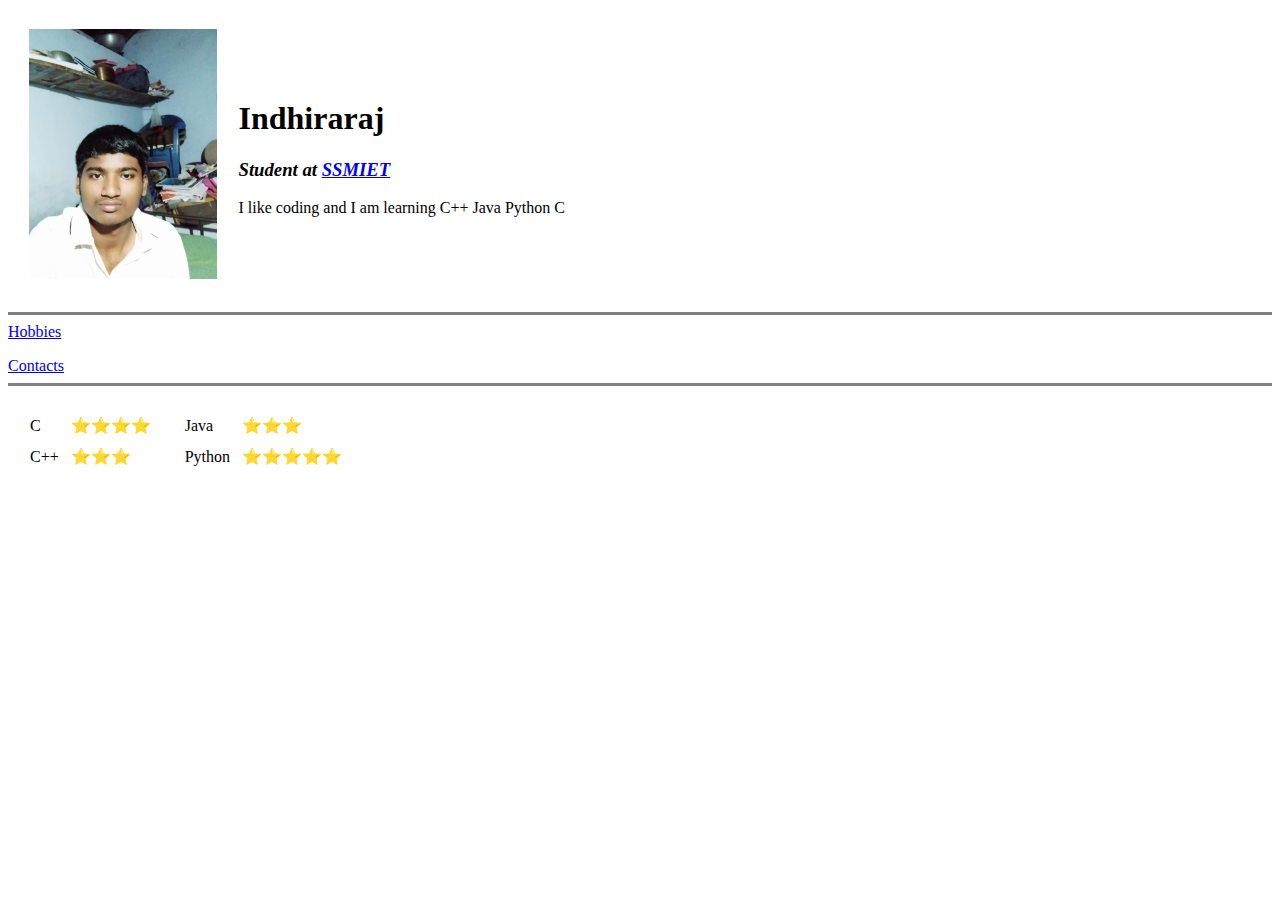
==== index.html @ d7e27143 "Update index.html" ====
<!DOCTYPE html>
<html>
  <head>
    <meta charset="utf-8">
    <title>Raj Personal website</title>
  </head>
  <body>
    <table cellspacing=20>
    <thead>
    </thead>
    <tbody>
    <tr>
    <td><img src="IMG_20221003_190049.jpg" height=250 alt="image"></td>
    <td><h1>Indhiraraj</h1>
    <h3><em>Student at <strong><a href="https://www.ssmiet.ac.in">SSMIET</a></strong></em></h3>
    <p>I like coding and I am learning C++ Java Python C</p></td>
    </tr>
    </tbody>
    </table>
    <hr size=3 noshade==0>
    <a href="hobby.html" >Hobbies</a>
    <p></p>
    <a href="contact.html" >Contacts</a>
    <hr size=3 noshade>
    <table border=0 cellspacing=10>
    <tr>
    <td>
    <table cellspacing=10>
    <tr>
    <td>C</td>
    <td>⭐⭐⭐⭐</td>
    </tr>
    <tr>
    <td>C++</td>
    <td>⭐⭐⭐</td>
    </tr>
    </table>
    </td>
    <td>
    <table cellspacing=10>
    <tr>
    <td>Java</td>
    <td>⭐⭐⭐</td>
    </tr>
    <tr>
    <td>Python</td>
    <td>⭐⭐⭐⭐⭐</td>
    </tr>
    </table>
    </td>
    </tr>
    </table>
    
  </body>
</html>
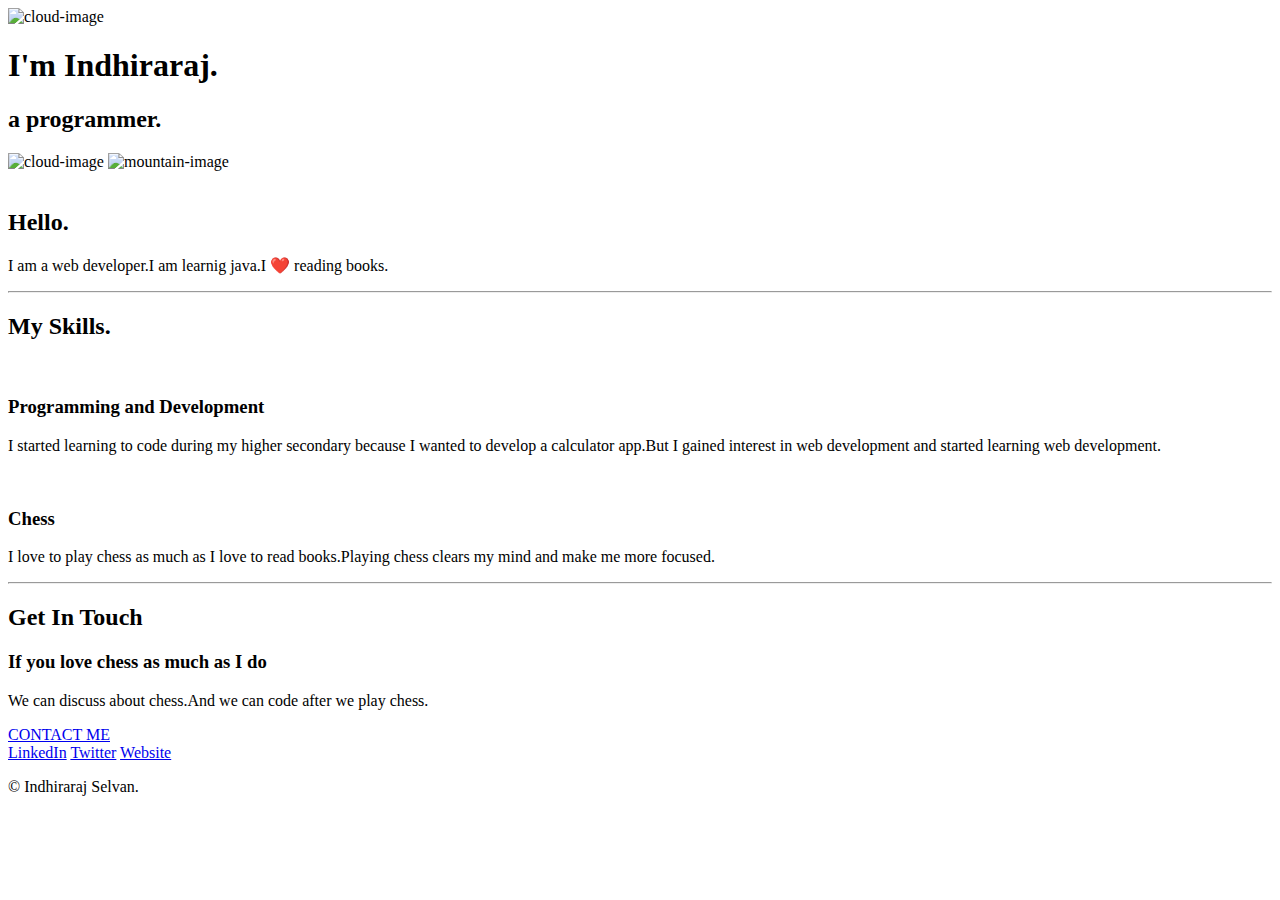
==== commit bac85dee: "Add files via upload" ====
--- a/index.html
+++ b/index.html
@@ -1,55 +1,58 @@
-<!DOCTYPE html>
-<html>
-  <head>
-    <meta charset="utf-8">
-    <title>Raj Personal website</title>
-  </head>
-  <body>
-    <table cellspacing=20>
-    <thead>
-    </thead>
-    <tbody>
-    <tr>
-    <td><img src="IMG_20221003_190049.jpg" height=250 alt="image"></td>
-    <td><h1>Indhiraraj</h1>
-    <h3><em>Student at <strong><a href="https://www.ssmiet.ac.in">SSMIET</a></strong></em></h3>
-    <p>I like coding and I am learning C++ Java Python C</p></td>
-    </tr>
-    </tbody>
-    </table>
-    <hr size=3 noshade==0>
-    <a href="hobby.html" >Hobbies</a>
-    <p></p>
-    <a href="contact.html" >Contacts</a>
-    <hr size=3 noshade>
-    <table border=0 cellspacing=10>
-    <tr>
-    <td>
-    <table cellspacing=10>
-    <tr>
-    <td>C</td>
-    <td>⭐⭐⭐⭐</td>
-    </tr>
-    <tr>
-    <td>C++</td>
-    <td>⭐⭐⭐</td>
-    </tr>
-    </table>
-    </td>
-    <td>
-    <table cellspacing=10>
-    <tr>
-    <td>Java</td>
-    <td>⭐⭐⭐</td>
-    </tr>
-    <tr>
-    <td>Python</td>
-    <td>⭐⭐⭐⭐⭐</td>
-    </tr>
-    </table>
-    </td>
-    </tr>
-    </table>
-    
-  </body>
-</html>
+<!DOCTYPE html>
+<html lang="en" dir="ltr">
+  <head>
+    <meta charset="utf-8">
+    <title>Indhiraraj</title>
+    <link rel="stylesheet" href="css/styles.css">
+    <link rel="shortcut icon" href="favicon.ico">
+    <link rel="preconnect" href="https://fonts.googleapis.com">
+<link rel="preconnect" href="https://fonts.gstatic.com" crossorigin>
+<link href="https://fonts.googleapis.com/css2?family=Merriweather&family=Montserrat&family=Sacramento&display=swap" rel="stylesheet">
+  </head>
+  <body>
+    <div class="top-container">
+      <img class="top-cloud" src="images/cloud.png" alt="cloud-image">
+      <h1>I'm Indhiraraj.</h1>
+      <h2>a <span class="pro">pro</span>grammer.</h2>
+      <img class="bottom-cloud" src="images/cloud.png" alt="cloud-image">
+      <img src="images/mountain.png" alt="mountain-image">
+    </div>
+    <div class="middle-container">
+      <div class="profile">
+        <img src="images/boy.png" alt="" height="200px">
+        <h2>Hello.</h2>
+        <p>I am a web developer.I am learnig java.I ❤️ reading books.</p>
+      </div>
+      <hr>
+      <div class="skills">
+        <h2>My Skills.</h2>
+        <div class="skill-row">
+          <img class="computer" src="images/computer.png" alt="" height="200px">
+          <h3>Programming and Development</h3>
+          <p>I started learning to code during my higher secondary because I wanted to develop a calculator app.But I gained interest in web development and started learning web development.</p>
+        </div>
+        <div class="skill-row">
+          <img class="chess" src="images/chess.png" alt="" height="200px">
+          <h3>Chess</h3>
+          <p>I love to play chess as much as I love to read books.Playing chess clears my mind and make me more focused.</p>
+        </div>
+      </div>
+      <hr>
+      <div class="contact-me">
+        <h2>Get In Touch</h2>
+        <h3>If you love chess as much as I do</h3>
+        <p>We can discuss about chess.And we can code after we play chess.</p>
+        <a class="btn" href="mailto:indhiraraj7@email.com">CONTACT ME</a>
+      </div>
+    </div>
+
+
+    <div class="bottom-container">
+      <a class="footer-link" href="https://www.linkedin.com/">LinkedIn</a>
+      <a class="footer-link" href="https://twitter.com/">Twitter</a>
+      <a class="footer-link" href="https://www.appbrewery.co/">Website</a>
+      <p class="text">© Indhiraraj Selvan.</p>
+    </div>
+
+  </body>
+</html>
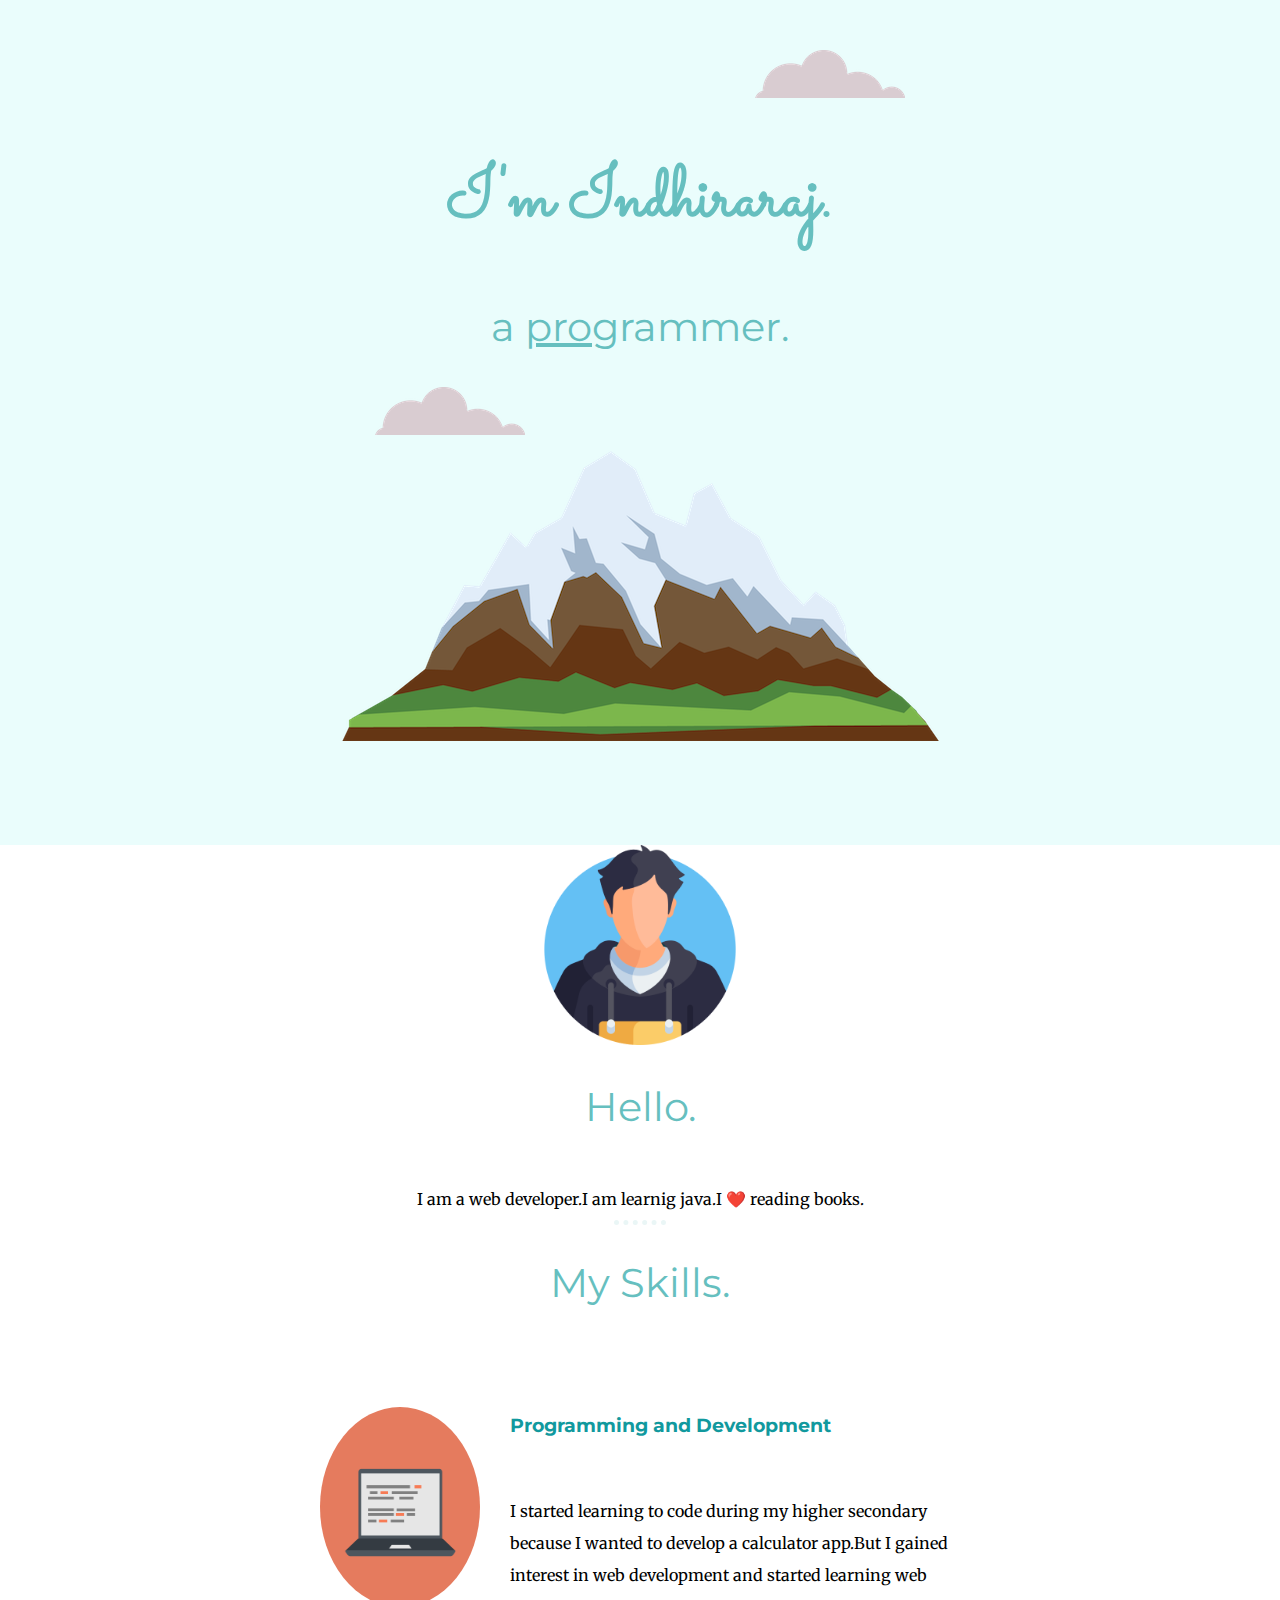
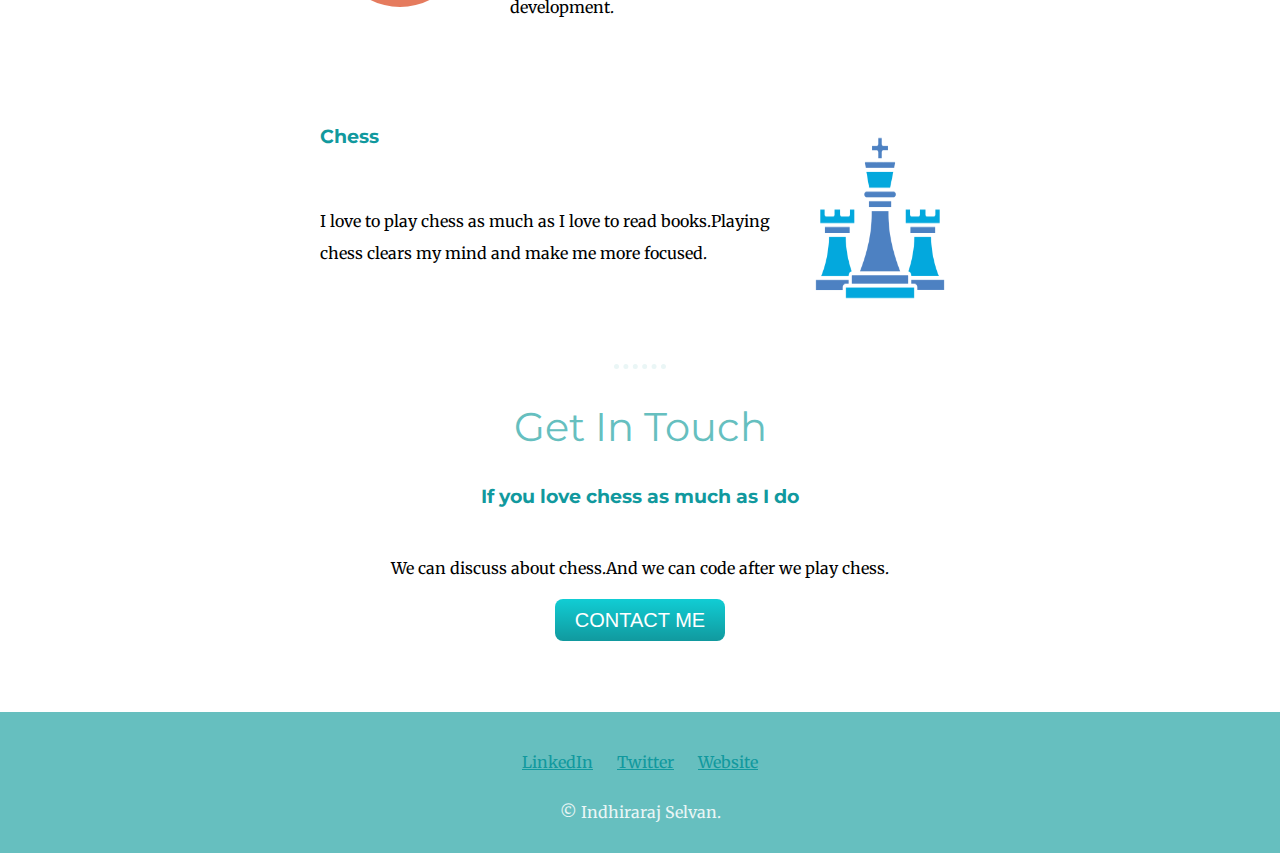
==== commit 57b5d150: "Update index.html" ====
--- a/index.html
+++ b/index.html
@@ -3,7 +3,7 @@
   <head>
     <meta charset="utf-8">
     <title>Indhiraraj</title>
-    <link rel="stylesheet" href="css/styles.css">
+    <link rel="stylesheet" href="styles.css">
     <link rel="shortcut icon" href="favicon.ico">
     <link rel="preconnect" href="https://fonts.googleapis.com">
 <link rel="preconnect" href="https://fonts.gstatic.com" crossorigin>
@@ -11,15 +11,15 @@
   </head>
   <body>
     <div class="top-container">
-      <img class="top-cloud" src="images/cloud.png" alt="cloud-image">
+      <img class="top-cloud" src="cloud.png" alt="cloud-image">
       <h1>I'm Indhiraraj.</h1>
       <h2>a <span class="pro">pro</span>grammer.</h2>
-      <img class="bottom-cloud" src="images/cloud.png" alt="cloud-image">
-      <img src="images/mountain.png" alt="mountain-image">
+      <img class="bottom-cloud" src="cloud.png" alt="cloud-image">
+      <img src="mountain.png" alt="mountain-image">
     </div>
     <div class="middle-container">
       <div class="profile">
-        <img src="images/boy.png" alt="" height="200px">
+        <img src="boy.png" alt="" height="200px">
         <h2>Hello.</h2>
         <p>I am a web developer.I am learnig java.I ❤️ reading books.</p>
       </div>
@@ -27,12 +27,12 @@
       <div class="skills">
         <h2>My Skills.</h2>
         <div class="skill-row">
-          <img class="computer" src="images/computer.png" alt="" height="200px">
+          <img class="computer" src="computer.png" alt="" height="200px">
           <h3>Programming and Development</h3>
           <p>I started learning to code during my higher secondary because I wanted to develop a calculator app.But I gained interest in web development and started learning web development.</p>
         </div>
         <div class="skill-row">
-          <img class="chess" src="images/chess.png" alt="" height="200px">
+          <img class="chess" src="chess.png" alt="" height="200px">
           <h3>Chess</h3>
           <p>I love to play chess as much as I love to read books.Playing chess clears my mind and make me more focused.</p>
         </div>
--- a/styles.css
+++ b/styles.css
@@ -0,0 +1,134 @@
+.top-container{
+  background-color: #EAFDFC;
+  text-align: center;
+  padding: 100px;
+  position: relative;
+}
+body{
+
+  margin: 0;
+  font-family: 'Merriweather', serif;
+  width: 100%;
+  height: 100%;
+}
+h1{
+  color: #66BFBF;
+  font-size: 450.5%;
+  margin-top: 50px auto 0 auto;
+  font-family: "Sacramento", cursive;
+}
+h2{
+  color: #66BFBF;
+  font-size: 2.5rem;
+  font-weight: normal;
+  font-family: "Montserrat", sans-serif;
+}
+h3{
+  color:  #11999E;
+  font-family: "Montserrat", sans-serif;
+}
+a{
+  color:  #11999E;
+  padding: 10px;
+  position: relative;
+  top: 20px;
+}
+.middle-container{
+  text-align: center;
+  padding-bottom: 70px;
+}
+.bottom-container{
+  background-color: #66BFBF;
+  text-align: center;
+  padding: 20px;
+
+}
+.pro{
+  text-decoration: underline;;
+}
+.bottom-cloud{
+  position: absolute;
+}
+
+.top-cloud{
+  position: absolute;
+  right: 375px;
+  top: 50px;
+}
+.bottom-cloud{
+  position: absolute;
+  left: 375px;
+  bottom: 410px;
+}
+.computer{
+  border-radius: 100%;
+}
+
+.skill-row{
+  width: 50%;
+  margin: 100px auto 100px auto;
+  text-align: left;
+  line-height: 2;
+}
+
+.chess{
+  width: 25%;
+  float: right;
+  margin-left: 30px;
+}
+
+.computer{
+  width: 25%;
+  float: left;
+  margin-right: 30px;
+}
+
+.contact-me{
+  padding-bottom: 30px;
+}
+
+.btn {
+  background: #3498db;
+  background-image: -webkit-linear-gradient(top, #3498db, #2980b9);
+  background-image: -moz-linear-gradient(top, #3498db, #2980b9);
+  background-image: -ms-linear-gradient(top, #3498db, #2980b9);
+  background-image: -o-linear-gradient(top, #3498db, #2980b9);
+  background-image: linear-gradient(to bottom, #3498db, #2980b9);
+  -webkit-border-radius: 8;
+  -moz-border-radius: 8;
+  border-radius: 8px;
+  font-family: Arial;
+  color: #ffffff;
+  font-size: 20px;
+  padding: 10px 20px 10px 20px;
+  text-decoration: none;
+  background: linear-gradient(#11cdd4, #11999e);
+
+}
+
+.btn:hover {
+  background: #30e3cb;
+  background-image: -webkit-linear-gradient(top, #30e3cb, #2bc4ad);
+  background-image: -moz-linear-gradient(top, #30e3cb, #2bc4ad);
+  background-image: -ms-linear-gradient(top, #30e3cb, #2bc4ad);
+  background-image: -o-linear-gradient(top, #30e3cb, #2bc4ad);
+  background-image: linear-gradient(to bottom, #30e3cb, #2bc4ad);
+  text-decoration: none;
+}
+
+.text{
+  color: #EAF6F6;
+}
+p{
+  margin-top: 25px;
+  padding-bottom: 20px;
+  position: relative;
+  top: 25px;
+}
+
+hr{
+  border-color: #EAF6F6;
+      border-style: dotted none none;
+      border-width: 5px;
+      width: 4%;
+  }
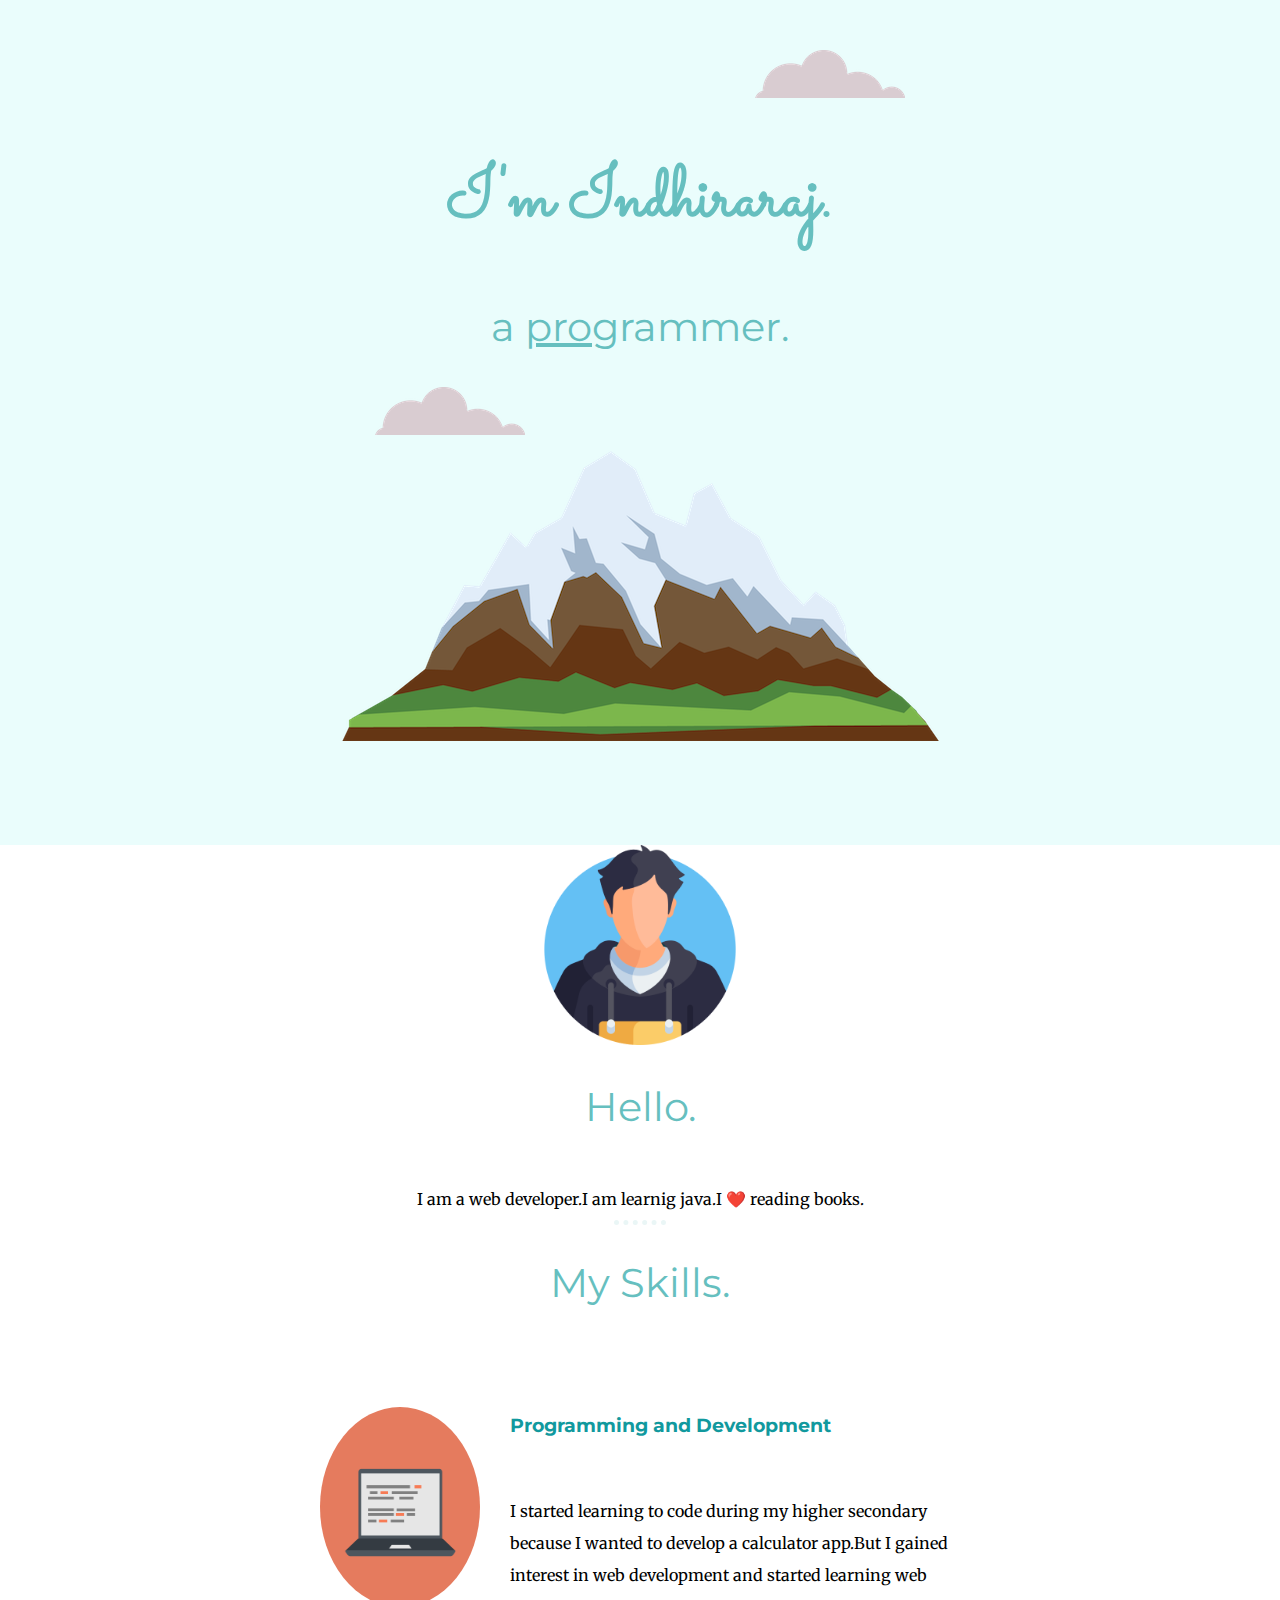
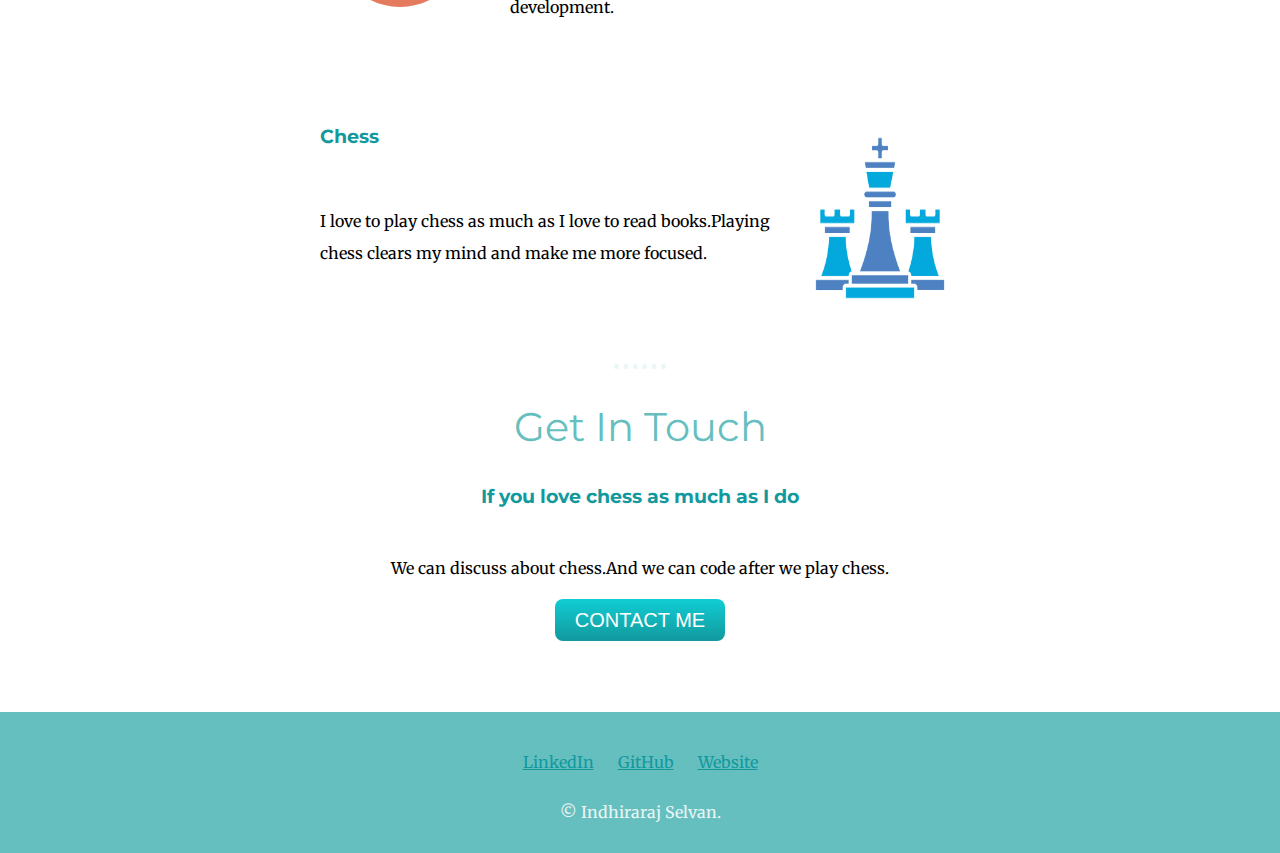
==== commit 6e6774a8: "Update index.html" ====
--- a/index.html
+++ b/index.html
@@ -42,15 +42,15 @@
         <h2>Get In Touch</h2>
         <h3>If you love chess as much as I do</h3>
         <p>We can discuss about chess.And we can code after we play chess.</p>
-        <a class="btn" href="mailto:indhiraraj7@email.com">CONTACT ME</a>
+        <a class="btn" href="mailto:indhiraraj7@gmail.com">CONTACT ME</a>
       </div>
     </div>
 
 
     <div class="bottom-container">
-      <a class="footer-link" href="https://www.linkedin.com/">LinkedIn</a>
-      <a class="footer-link" href="https://twitter.com/">Twitter</a>
-      <a class="footer-link" href="https://www.appbrewery.co/">Website</a>
+      <a class="footer-link" href="https://www.linkedin.com/in/indhira-raj-s-903153234/">LinkedIn</a>
+      <a class="footer-link" href="https://github.com/Indhiraraj">GitHub</a>
+      <a class="footer-link" href="https://indhiraraj.github.io/cv1/">Website</a>
       <p class="text">© Indhiraraj Selvan.</p>
     </div>
 
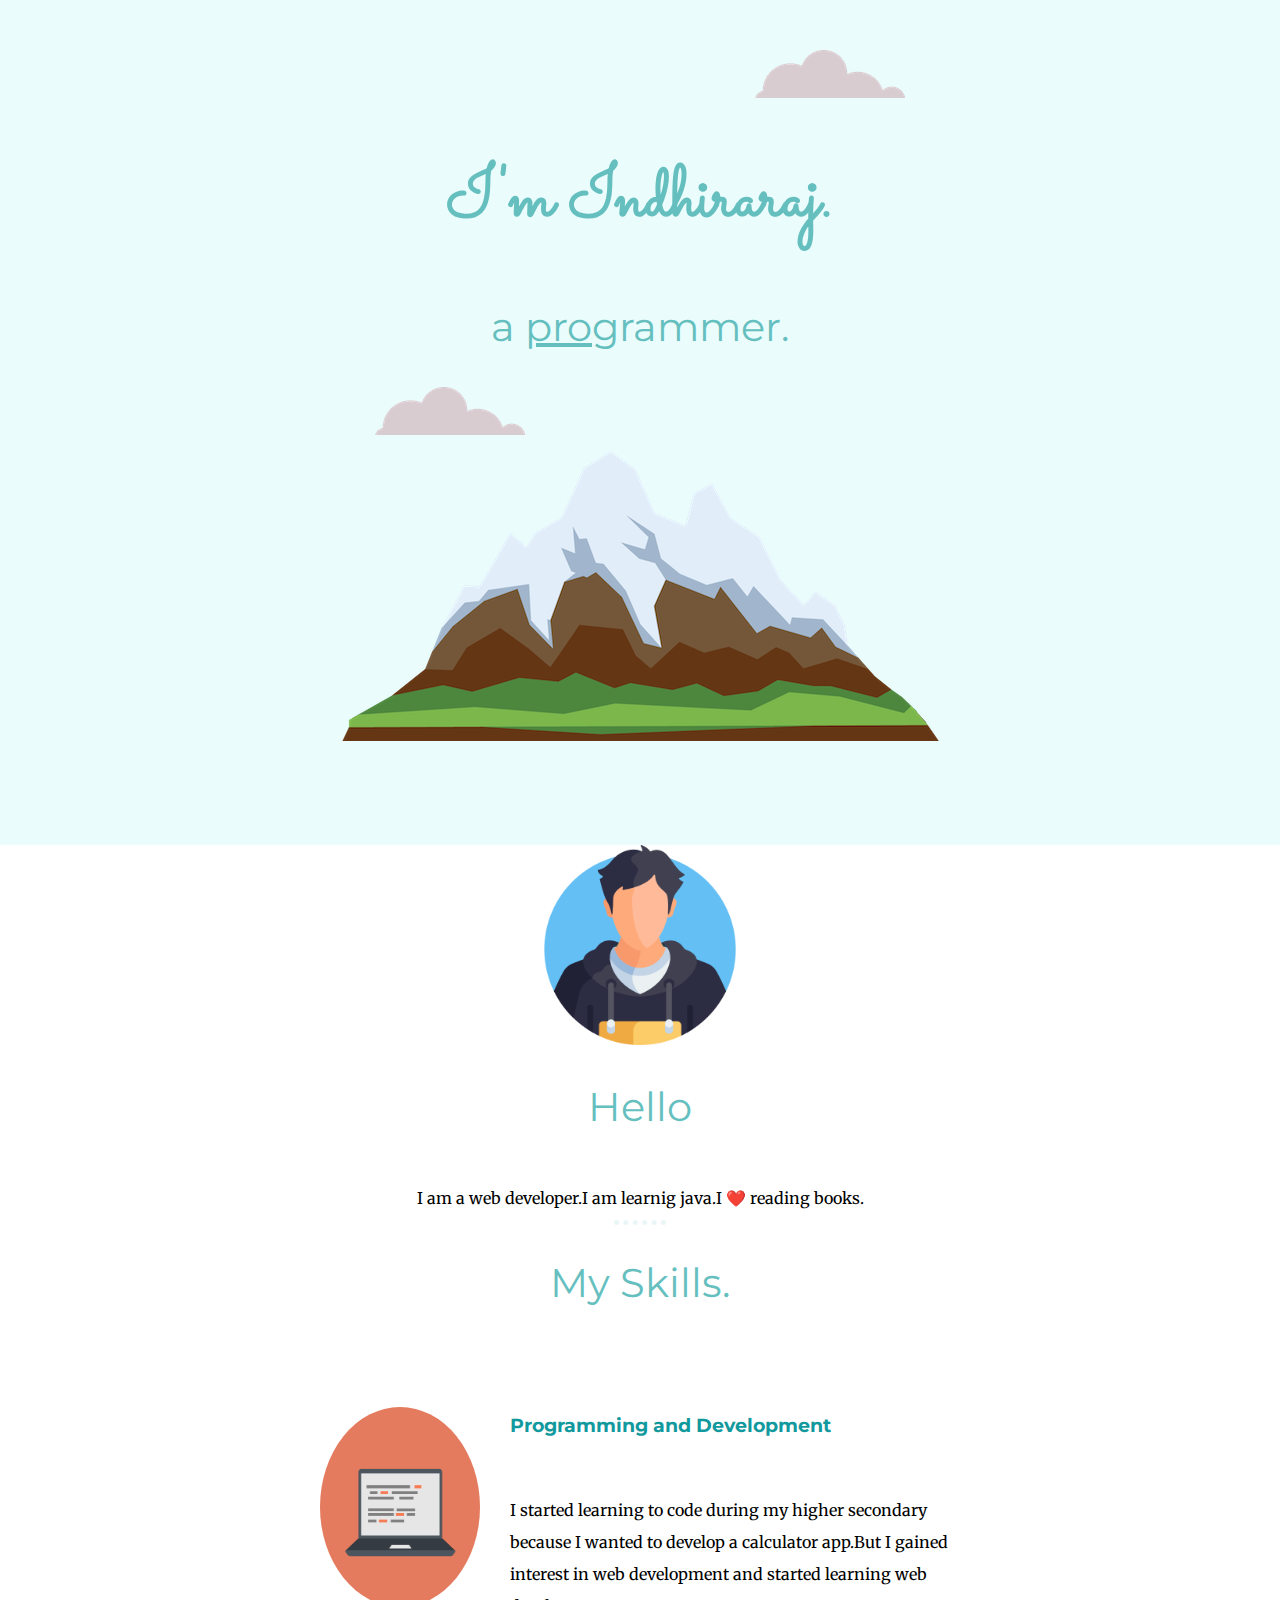
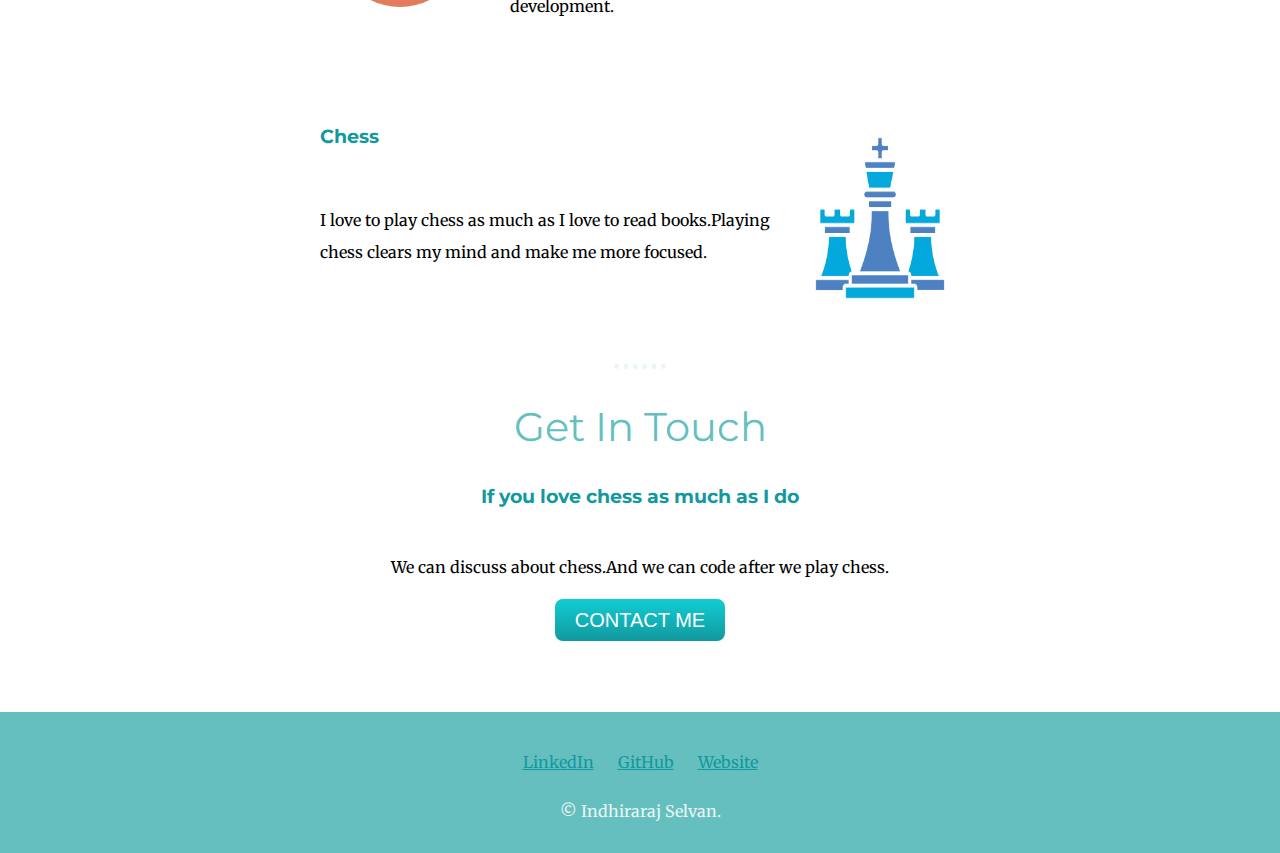
==== commit 857bdd82: "Update index.html" ====
--- a/index.html
+++ b/index.html
@@ -20,7 +20,7 @@
     <div class="middle-container">
       <div class="profile">
         <img src="boy.png" alt="" height="200px">
-        <h2>Hello.</h2>
+        <h2>Hello</h2>
         <p>I am a web developer.I am learnig java.I ❤️ reading books.</p>
       </div>
       <hr>
@@ -50,7 +50,7 @@
     <div class="bottom-container">
       <a class="footer-link" href="https://www.linkedin.com/in/indhira-raj-s-903153234/">LinkedIn</a>
       <a class="footer-link" href="https://github.com/Indhiraraj">GitHub</a>
-      <a class="footer-link" href="https://indhiraraj.github.io/cv1/">Website</a>
+      <a class="footer-link" href="https://indhiraraj.github.io/cv/">Website</a>
       <p class="text">© Indhiraraj Selvan.</p>
     </div>
 
--- a/styles.css
+++ b/styles.css
@@ -123,7 +123,7 @@
   margin-top: 25px;
   padding-bottom: 20px;
   position: relative;
-  top: 25px;
+  top: 24px;
 }
 
 hr{
